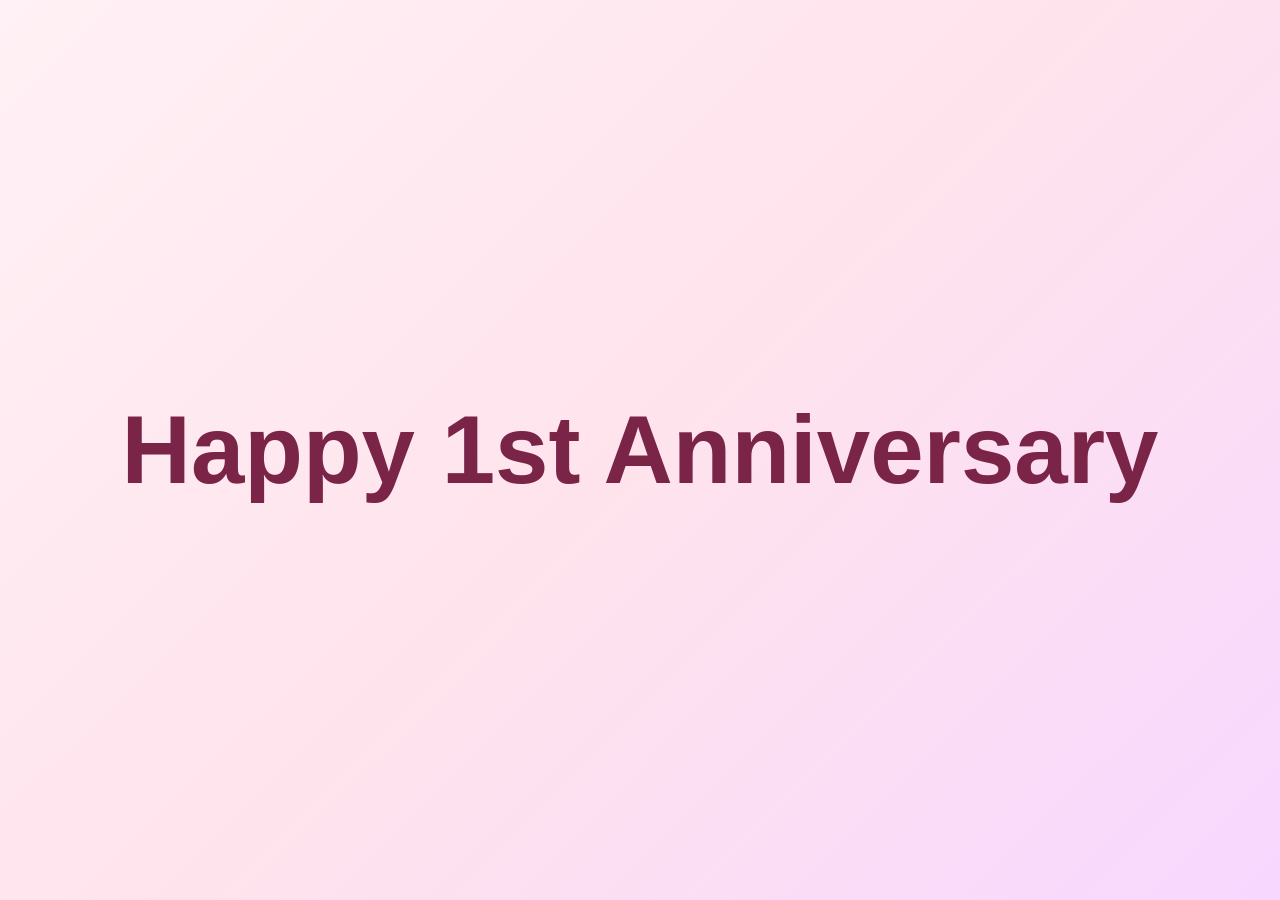
==== index.html @ f6b1a0e4 "first commit; basic landing page and styling" ====
<!DOCTYPE html>
<html lang="en">
<head>
  <meta charset="UTF-8">
  <meta name="viewport" content="width=device-width, initial-scale=1.0">
  <title>Happy 1st Anniversary</title>
  <link rel="stylesheet" href="style.css">
</head>
<body>
  <main class="anniversary-page">
    <h1>Happy 1st Anniversary</h1>
  </main>
</body>
</html>
---- style.css ----
* {
  box-sizing: border-box;
}

body {
  margin: 0;
  min-height: 100vh;
  font-family: Arial, Helvetica, sans-serif;
  background: linear-gradient(135deg, #fff1f5, #ffe3ec, #f8d7ff);
  color: #7a2447;
}

.anniversary-page {
  min-height: 100vh;
  display: flex;
  align-items: center;
  justify-content: center;
  padding: 24px;
  text-align: center;
}

h1 {
  margin: 0;
  font-size: clamp(2.5rem, 8vw, 6rem);
  font-weight: 700;
}
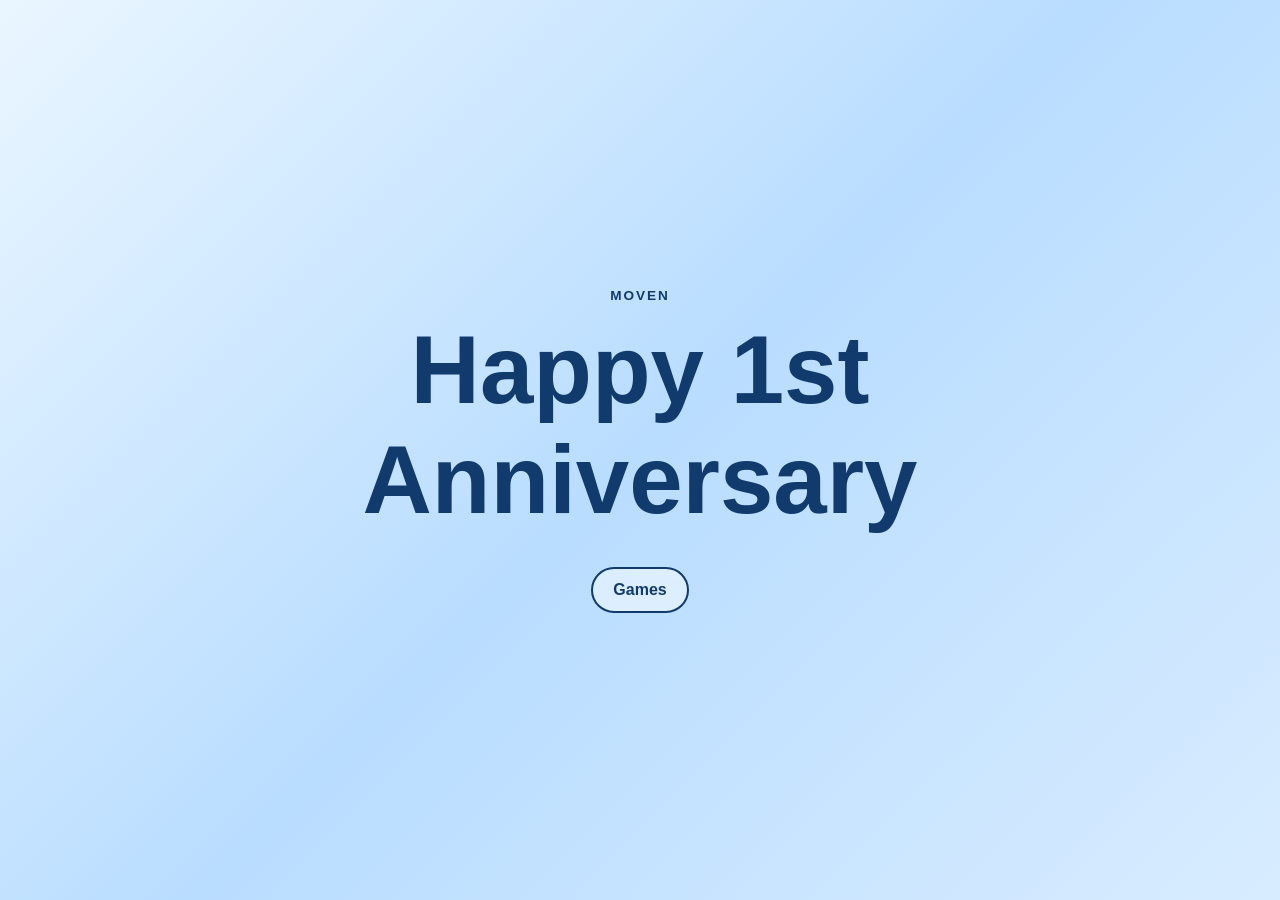
==== commit 3d06a913: "created game option and created egg sequence game v1" ====
--- a/index.html
+++ b/index.html
@@ -8,7 +8,14 @@
 </head>
 <body>
   <main class="anniversary-page">
-    <h1>Happy 1st Anniversary</h1>
+    <section class="home-panel" aria-labelledby="page-title">
+      <p class="eyebrow">Moven</p>
+      <h1 id="page-title">Happy 1st Anniversary</h1>
+
+      <nav class="home-menu" aria-label="Main menu">
+        <a href="games.html">Games</a>
+      </nav>
+    </section>
   </main>
 </body>
 </html>
--- a/style.css
+++ b/style.css
@@ -6,8 +6,12 @@
   margin: 0;
   min-height: 100vh;
   font-family: Arial, Helvetica, sans-serif;
-  background: linear-gradient(135deg, #fff1f5, #ffe3ec, #f8d7ff);
-  color: #7a2447;
+  background: linear-gradient(135deg, #eaf6ff, #b9ddff, #d8ecff);
+  color: #123b6d;
+}
+
+a {
+  color: inherit;
 }
 
 .anniversary-page {
@@ -19,8 +23,229 @@
   text-align: center;
 }
 
+.home-panel {
+  width: min(100%, 720px);
+}
+
+.eyebrow {
+  margin: 0 0 12px;
+  font-size: 0.85rem;
+  font-weight: 700;
+  letter-spacing: 0.14em;
+  text-transform: uppercase;
+}
+
 h1 {
   margin: 0;
   font-size: clamp(2.5rem, 8vw, 6rem);
   font-weight: 700;
 }
+
+.home-menu {
+  display: flex;
+  justify-content: center;
+  margin-top: 32px;
+}
+
+.home-menu a,
+.back-link {
+  display: inline-flex;
+  align-items: center;
+  justify-content: center;
+  min-height: 44px;
+  padding: 12px 20px;
+  border: 2px solid currentColor;
+  border-radius: 999px;
+  background: rgba(255, 255, 255, 0.46);
+  font-weight: 700;
+  text-decoration: none;
+  transition: background-color 160ms ease, transform 160ms ease;
+}
+
+.home-menu a:hover,
+.back-link:hover {
+  background: rgba(255, 255, 255, 0.72);
+  transform: translateY(-2px);
+}
+
+.games-page {
+  min-height: 100vh;
+  padding: 32px 24px;
+}
+
+.page-header {
+  width: min(100%, 920px);
+  margin: 0 auto 32px;
+}
+
+.page-header h1 {
+  margin-top: 28px;
+  font-size: clamp(2.25rem, 7vw, 5rem);
+}
+
+.page-header p {
+  margin: 12px 0 0;
+  font-size: 1.15rem;
+}
+
+.game-list {
+  width: min(100%, 920px);
+  margin: 0 auto;
+  display: grid;
+  gap: 16px;
+}
+
+.game-card {
+  padding: 24px;
+  border: 2px solid rgba(18, 59, 109, 0.22);
+  border-radius: 8px;
+  background: rgba(255, 255, 255, 0.5);
+}
+
+.game-card h2 {
+  margin: 0 0 8px;
+  font-size: 1.4rem;
+}
+
+.game-card p {
+  margin: 0;
+}
+
+.game-card-header {
+  display: flex;
+  align-items: flex-start;
+  justify-content: space-between;
+  gap: 16px;
+}
+
+.new-game-button {
+  min-height: 44px;
+  padding: 12px 18px;
+  border: 0;
+  border-radius: 999px;
+  background: #1764bd;
+  color: #ffffff;
+  cursor: pointer;
+  font: inherit;
+  font-weight: 700;
+  transition: background-color 160ms ease, transform 160ms ease;
+}
+
+.new-game-button:hover {
+  background: #0f4f99;
+  transform: translateY(-2px);
+}
+
+.game-stats {
+  display: flex;
+  flex-wrap: wrap;
+  gap: 12px;
+  margin-top: 28px;
+}
+
+.game-card .score,
+.game-card .timer {
+  display: inline-flex;
+  align-items: center;
+  min-height: 44px;
+  padding: 10px 14px;
+  border: 2px solid rgba(18, 59, 109, 0.16);
+  border-radius: 8px;
+  background: rgba(255, 255, 255, 0.48);
+  margin: 0;
+  font-size: 1.2rem;
+  font-weight: 700;
+}
+
+.egg-board {
+  display: grid;
+  grid-template-columns: repeat(6, minmax(58px, 1fr));
+  gap: 14px;
+  margin-top: 24px;
+}
+
+.egg {
+  width: 100%;
+  aspect-ratio: 0.78;
+  padding: 0;
+  border: 4px solid rgba(255, 255, 255, 0.9);
+  border-radius: 50% 50% 45% 45% / 58% 58% 42% 42%;
+  box-shadow: inset -10px -14px 18px rgba(0, 0, 0, 0.14),
+    inset 9px 10px 16px rgba(255, 255, 255, 0.38),
+    0 10px 20px rgba(18, 59, 109, 0.18);
+  cursor: pointer;
+  transition: box-shadow 160ms ease, transform 160ms ease, border-color 160ms ease;
+}
+
+.egg:focus-visible {
+  outline: 4px solid #102a4c;
+  outline-offset: 5px;
+}
+
+.egg:hover {
+  transform: translateY(-4px);
+}
+
+.egg.is-selected {
+  border-color: #102a4c;
+  box-shadow: inset -10px -14px 18px rgba(0, 0, 0, 0.14),
+    inset 9px 10px 16px rgba(255, 255, 255, 0.38),
+    0 0 0 5px rgba(23, 100, 189, 0.32),
+    0 14px 24px rgba(18, 59, 109, 0.28);
+  transform: translateY(-6px) scale(1.04);
+}
+
+.egg[data-color="red"] {
+  background: #f04b4b;
+}
+
+.egg[data-color="orange"] {
+  background: #f58a2f;
+}
+
+.egg[data-color="yellow"] {
+  background: #f4d64a;
+}
+
+.egg[data-color="green"] {
+  background: #43b66f;
+}
+
+.egg[data-color="blue"] {
+  background: #3f8fe5;
+}
+
+.egg[data-color="purple"] {
+  background: #8b5bd6;
+}
+
+.game-card .win-message {
+  min-height: 1.5em;
+  margin-top: 24px;
+  color: #0f6b3f;
+  font-size: 1.2rem;
+  font-weight: 700;
+}
+
+@media (max-width: 680px) {
+  .games-page {
+    padding: 24px 16px;
+  }
+
+  .game-card {
+    padding: 20px;
+  }
+
+  .game-card-header {
+    align-items: stretch;
+    flex-direction: column;
+  }
+
+  .new-game-button {
+    width: 100%;
+  }
+
+  .egg-board {
+    grid-template-columns: repeat(3, minmax(68px, 1fr));
+  }
+}
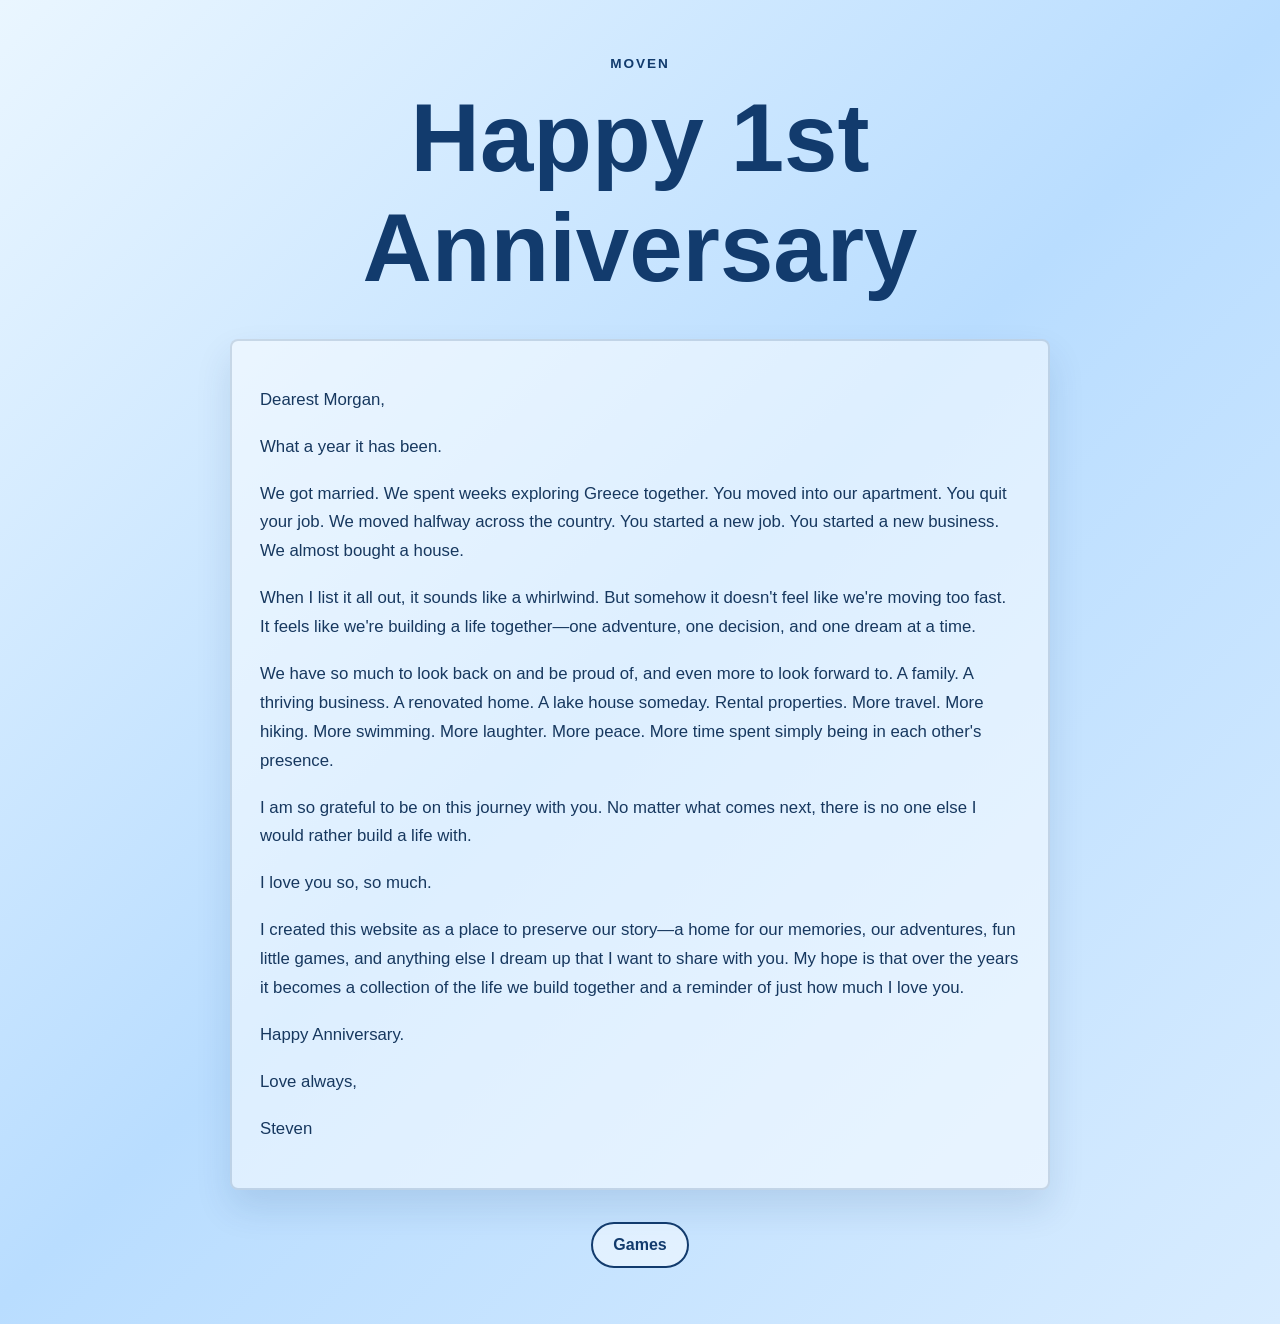
==== commit cf732905: "added the letter to the homepage" ====
--- a/index.html
+++ b/index.html
@@ -12,6 +12,30 @@
       <p class="eyebrow">Moven</p>
       <h1 id="page-title">Happy 1st Anniversary</h1>
 
+      <article class="anniversary-letter" aria-label="Anniversary letter">
+        <p>Dearest Morgan,</p>
+
+        <p>What a year it has been.</p>
+
+        <p>We got married. We spent weeks exploring Greece together. You moved into our apartment. You quit your job. We moved halfway across the country. You started a new job. You started a new business. We almost bought a house.</p>
+
+        <p>When I list it all out, it sounds like a whirlwind. But somehow it doesn't feel like we're moving too fast. It feels like we're building a life together&mdash;one adventure, one decision, and one dream at a time.</p>
+
+        <p>We have so much to look back on and be proud of, and even more to look forward to. A family. A thriving business. A renovated home. A lake house someday. Rental properties. More travel. More hiking. More swimming. More laughter. More peace. More time spent simply being in each other's presence.</p>
+
+        <p>I am so grateful to be on this journey with you. No matter what comes next, there is no one else I would rather build a life with.</p>
+
+        <p>I love you so, so much.</p>
+
+        <p>I created this website as a place to preserve our story&mdash;a home for our memories, our adventures, fun little games, and anything else I dream up that I want to share with you. My hope is that over the years it becomes a collection of the life we build together and a reminder of just how much I love you.</p>
+
+        <p>Happy Anniversary.</p>
+
+        <p>Love always,</p>
+
+        <p>Steven</p>
+      </article>
+
       <nav class="home-menu" aria-label="Main menu">
         <a href="games.html">Games</a>
       </nav>
--- a/style.css
+++ b/style.css
@@ -17,14 +17,14 @@
 .anniversary-page {
   min-height: 100vh;
   display: flex;
-  align-items: center;
+  align-items: flex-start;
   justify-content: center;
-  padding: 24px;
+  padding: 56px 24px;
   text-align: center;
 }
 
 .home-panel {
-  width: min(100%, 720px);
+  width: min(100%, 820px);
 }
 
 .eyebrow {
@@ -39,6 +39,23 @@
   margin: 0;
   font-size: clamp(2.5rem, 8vw, 6rem);
   font-weight: 700;
+}
+
+.anniversary-letter {
+  margin: 36px auto 0;
+  padding: 28px;
+  border: 2px solid rgba(18, 59, 109, 0.16);
+  border-radius: 8px;
+  background: rgba(255, 255, 255, 0.52);
+  box-shadow: 0 18px 36px rgba(18, 59, 109, 0.12);
+  color: #17385f;
+  font-size: 1.05rem;
+  line-height: 1.72;
+  text-align: left;
+}
+
+.anniversary-letter p + p {
+  margin-top: 18px;
 }
 
 .home-menu {
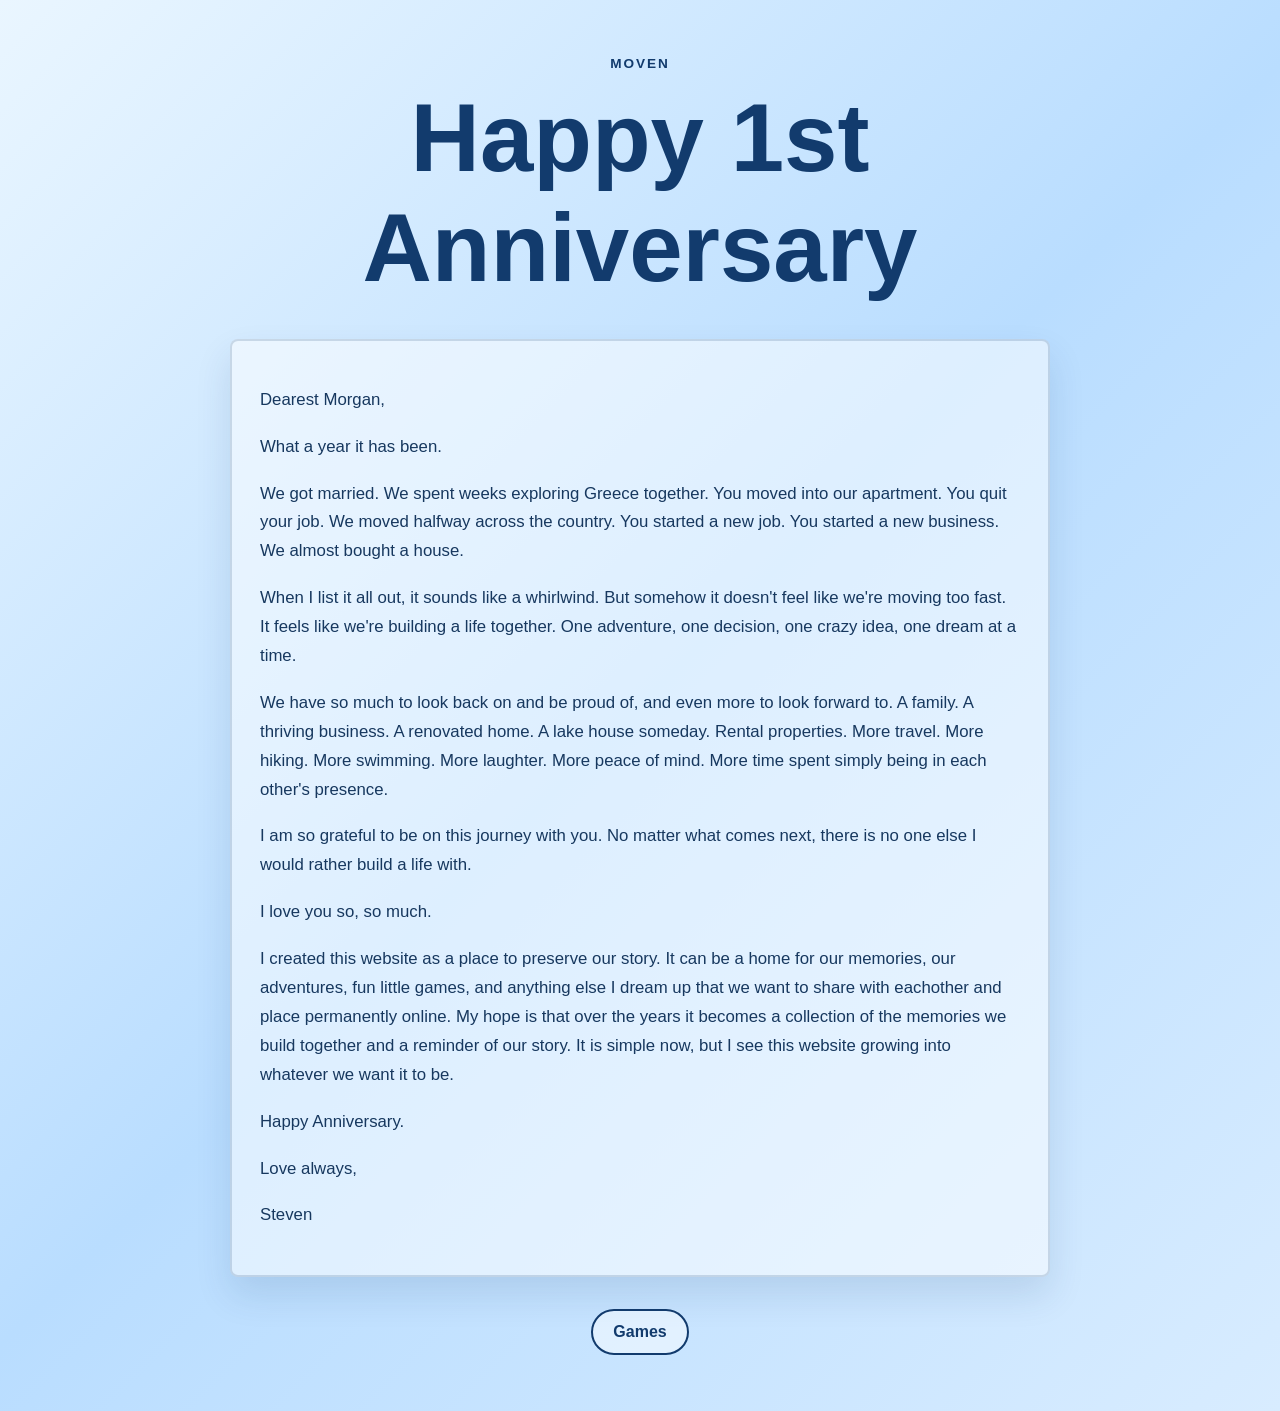
==== commit 19471f5a: "updated the love note first anniversary" ====
--- a/index.html
+++ b/index.html
@@ -19,15 +19,15 @@
 
         <p>We got married. We spent weeks exploring Greece together. You moved into our apartment. You quit your job. We moved halfway across the country. You started a new job. You started a new business. We almost bought a house.</p>
 
-        <p>When I list it all out, it sounds like a whirlwind. But somehow it doesn't feel like we're moving too fast. It feels like we're building a life together&mdash;one adventure, one decision, and one dream at a time.</p>
+        <p>When I list it all out, it sounds like a whirlwind. But somehow it doesn't feel like we're moving too fast. It feels like we're building a life together. One adventure, one decision, one crazy idea, one dream at a time.</p>
 
-        <p>We have so much to look back on and be proud of, and even more to look forward to. A family. A thriving business. A renovated home. A lake house someday. Rental properties. More travel. More hiking. More swimming. More laughter. More peace. More time spent simply being in each other's presence.</p>
+        <p>We have so much to look back on and be proud of, and even more to look forward to. A family. A thriving business. A renovated home. A lake house someday. Rental properties. More travel. More hiking. More swimming. More laughter. More peace of mind. More time spent simply being in each other's presence.</p>
 
         <p>I am so grateful to be on this journey with you. No matter what comes next, there is no one else I would rather build a life with.</p>
 
         <p>I love you so, so much.</p>
 
-        <p>I created this website as a place to preserve our story&mdash;a home for our memories, our adventures, fun little games, and anything else I dream up that I want to share with you. My hope is that over the years it becomes a collection of the life we build together and a reminder of just how much I love you.</p>
+        <p>I created this website as a place to preserve our story. It can be a home for our memories, our adventures, fun little games, and anything else I dream up that we want to share with eachother and place permanently online. My hope is that over the years it becomes a collection of the memories we build together and a reminder of our story. It is simple now, but I see this website growing into whatever we want it to be.</p>
 
         <p>Happy Anniversary.</p>
 
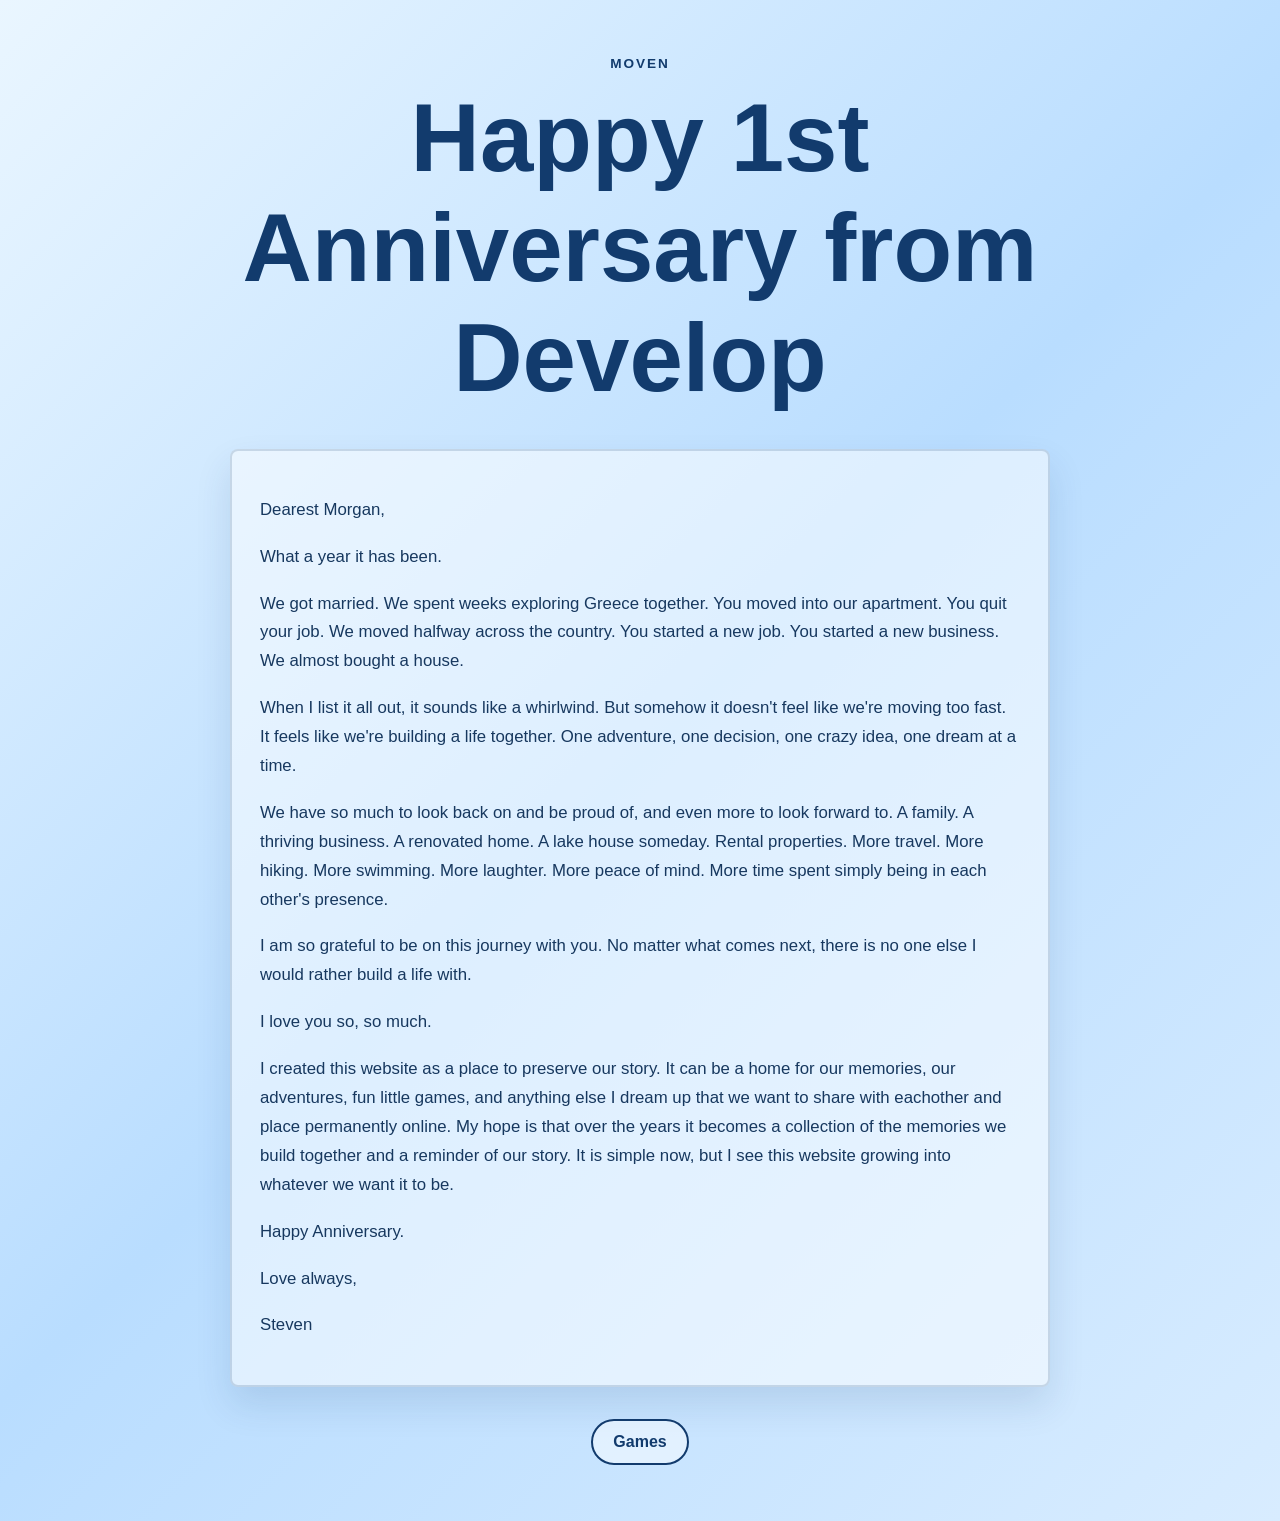
==== commit e800d145: "first commit in develop branch" ====
--- a/index.html
+++ b/index.html
@@ -10,7 +10,7 @@
   <main class="anniversary-page">
     <section class="home-panel" aria-labelledby="page-title">
       <p class="eyebrow">Moven</p>
-      <h1 id="page-title">Happy 1st Anniversary</h1>
+      <h1 id="page-title">Happy 1st Anniversary from Develop</h1>
 
       <article class="anniversary-letter" aria-label="Anniversary letter">
         <p>Dearest Morgan,</p>
